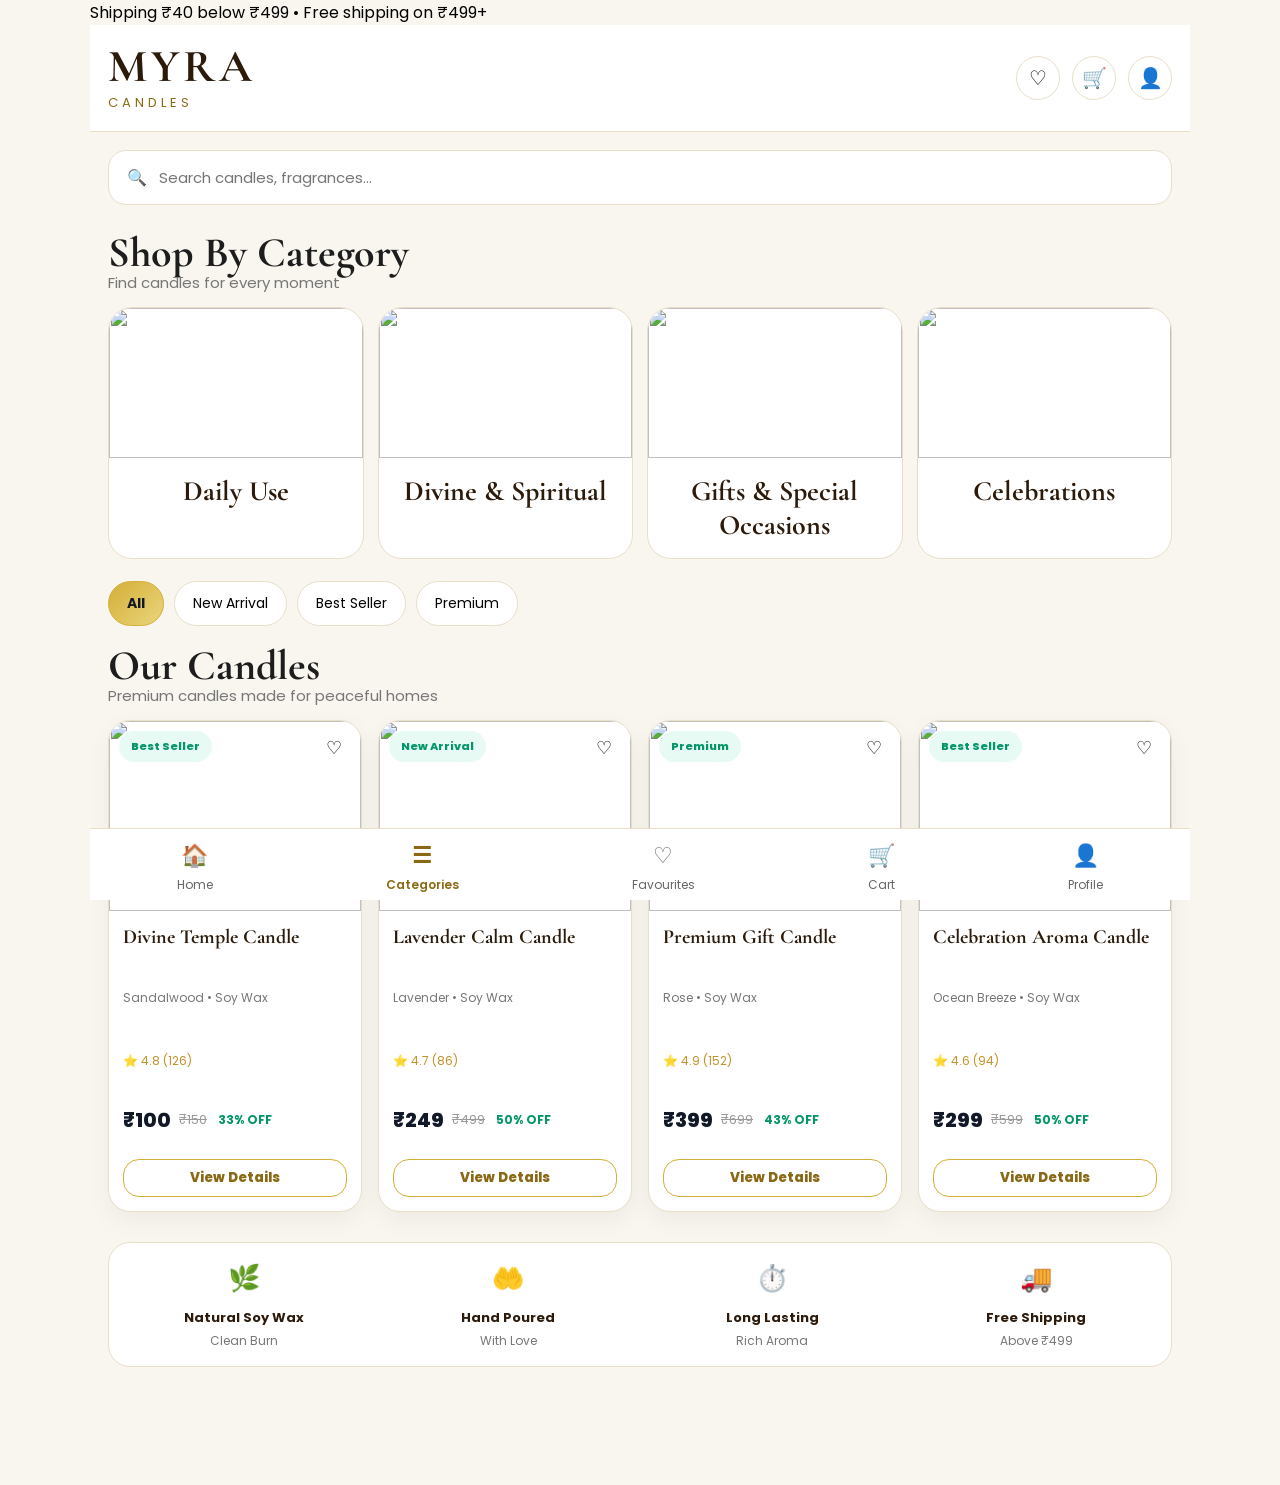
==== category.html @ d0823023 "Update category.html" ====
<!DOCTYPE html>
<html lang="en">
<head>
<meta charset="UTF-8">
<meta name="viewport" content="width=device-width,initial-scale=1">

<title>Categories | MYRA Candles</title>

<link href="https://fonts.googleapis.com/css2?family=Cormorant+Garamond:wght@600;700&family=Poppins:wght@400;500;600&display=swap" rel="stylesheet">
<script src="config.js"></script>
<link rel="stylesheet" href="common.css?v=1">
<style>
:root{
--gold:#D4AF37;
--gold-dark:#8B6914;
--bg:#F9F5EF;
--card:#FFFFFF;
--border:#E9DFC9;
--text:#1E1E1E;
--muted:#777;
}

*{
margin:0;
padding:0;
box-sizing:border-box;
font-family:'Poppins',sans-serif;
}

body{
background:var(--bg);
padding-bottom:90px;
}
.top-strip{
background:#2E2E2E;
color:#fff;
text-align:center;
padding:10px 12px;
font-size:14px;
font-weight:500;
}
.header{
position:sticky;
top:0;
z-index:999;

padding:18px;
background:#fff;

border-bottom:1px solid var(--border);

display:flex;
justify-content:space-between;
align-items:center;
}

.logo-wrap h1{
font-family:'Cormorant Garamond',serif;
font-size:46px;
line-height:1;
letter-spacing:4px;
color:#2C1A0B;
}

.logo-wrap p{
color:var(--gold-dark);
font-size:13px;
letter-spacing:4px;
margin-top:4px;
}

.header-icons{
display:flex;
gap:12px;
}

.icon-btn{
width:44px;
height:44px;
border-radius:50%;
border:1px solid var(--border);
background:#fff;
display:flex;
align-items:center;
justify-content:center;
font-size:20px;
cursor:pointer;
}

.search-wrap{
padding:18px;
}

.search-box{
background:#fff;
border:1px solid var(--border);
border-radius:18px;
padding:14px 18px;
display:flex;
align-items:center;
gap:12px;
}

.search-box input{
border:none;
outline:none;
width:100%;
font-size:15px;
background:none;
}

.section-title{
padding:0 18px;
margin-top:8px;
margin-bottom:16px;
}

.section-title h2{
font-family:'Cormorant Garamond',serif;
font-size:42px;
color:#1D1D1D;
}

.section-title p{
font-size:15px;
color:#777;
}

.category-grid{
padding:0 18px;
display:grid;
grid-template-columns:repeat(2,1fr);
gap:14px;
}

.category-card{
background:#fff;
border:1px solid var(--border);
border-radius:24px;
overflow:hidden;
cursor:pointer;
transition:.25s;
}

.category-card:hover{
transform:translateY(-2px);
}

.category-card img{
width:100%;
height:150px;
object-fit:cover;
display:block;
}

.category-card h3{
padding:16px;
text-align:center;
font-family:'Cormorant Garamond',serif;
font-size:28px;
color:#2C1A0B;
}

.bottom-nav{
position:fixed;
left:0;
right:0;
bottom:0;
background:#fff;
border-top:1px solid var(--border);
display:flex;
justify-content:space-around;
padding:10px 0;
z-index:9999;
}

.bottom-nav a{
text-decoration:none;
color:#666;
font-size:12px;
display:flex;
flex-direction:column;
align-items:center;
gap:4px;
}

.bottom-nav a.active{
color:var(--gold-dark);
font-weight:600;
}

.nav-icon{
font-size:22px;
}
</style>
</head>

<body>

<div class="top-bar">
Shipping ₹40 below ₹499 • Free shipping on ₹499+
</div>  
<div class="header">
<div class="logo-wrap">
<h1>MYRA</h1>
<p>CANDLES</p>
</div>

<div class="header-icons">
<div class="icon-btn">♡</div>
<div class="icon-btn">🛒</div>
<div class="icon-btn">👤</div>
</div>
</div>

<div class="search-wrap">
<div class="search-box">
🔍
<input type="text" placeholder="Search candles, fragrances...">
</div>
</div>

<div class="section-title">
<h2>Shop By Category</h2>
<p>Find candles for every moment</p>
</div>

<div class="category-grid">

<div class="category-card" onclick="loadCategory('Daily Use')">
<img src="https://images.unsplash.com/photo-1603006905003-be475563bc59?w=800">
<h3>Daily Use</h3>
</div>

<div class="category-card" onclick="loadCategory('Divine')">
<img src="https://images.unsplash.com/photo-1604537466573-5e94508fd243?w=800">
<h3> Divine & Spiritual</h3>
</div>

<div class="category-card" onclick="loadCategory('Gift')">
<img src="https://images.unsplash.com/photo-1513475382585-d06e58bcb0e0?w=800">
<h3> Gifts & Special Occasions</h3>
</div>

<div class="category-card" onclick="loadCategory('Celebrations')">
<img src="https://images.unsplash.com/photo-1513151233558-d860c5398176?w=800">
<h3> Celebrations</h3>
</div>

</div>

<!-- PRODUCTS SECTION STARTS IN PART 2 -->

<nav class="bottom-nav">

<a href="home.html">
<div class="nav-icon">🏠</div>
Home
</a>

<a href="category.html" class="active">
<div class="nav-icon">☰</div>
Categories
</a>

<a href="favourites.html">
<div class="nav-icon">♡</div>
Favourites
</a>

<a href="cart.html">
<div class="nav-icon">🛒</div>
Cart
</a>

<a href="profile.html">
<div class="nav-icon">👤</div>
Profile
</a>

</nav>
<div class="filter-row">
  <button class="filter-btn active" onclick="filterProducts('All',this)">All</button>
  <button class="filter-btn" onclick="filterProducts('New Arrival',this)">New Arrival</button>
  <button class="filter-btn" onclick="filterProducts('Best Seller',this)">Best Seller</button>
  <button class="filter-btn" onclick="filterProducts('Premium',this)">Premium</button>
</div>

<div class="section-title product-heading">
  <h2>Our Candles</h2>
  <p>Premium candles made for peaceful homes</p>
</div>

<div class="product-grid" id="productGrid"></div>

<div class="trust-strip">
  <div>
    <span>🌿</span>
    <b>Natural Soy Wax</b>
    <p>Clean Burn</p>
  </div>

  <div>
    <span>🤲</span>
    <b>Hand Poured</b>
    <p>With Love</p>
  </div>

  <div>
    <span>⏱️</span>
    <b>Long Lasting</b>
    <p>Rich Aroma</p>
  </div>

  <div>
    <span>🚚</span>
    <b>Free Shipping</b>
    <p>Above ₹499</p>
  </div>
</div>

<style>
.filter-row{
padding:22px 18px 8px;
display:flex;
gap:10px;
overflow-x:auto;
}

.filter-row::-webkit-scrollbar{
display:none;
}

.filter-btn{
border:1px solid var(--border);
background:#fff;
border-radius:999px;
padding:11px 18px;
font-size:14px;
white-space:nowrap;
cursor:pointer;
}

.filter-btn.active{
background:linear-gradient(135deg,#D4AF37,#EAD57D);
color:#111827;
font-weight:700;
border-color:#D4AF37;
}

.product-heading{
margin-top:10px;
}

.product-grid{
padding:0 18px 22px;
display:grid;
grid-template-columns:repeat(2,1fr);
gap:16px;
}

.product-card{
background:#fff;
border:1px solid var(--border);
border-radius:22px;
overflow:hidden;
position:relative;
box-shadow:0 8px 24px rgba(0,0,0,.05);

display:flex;
flex-direction:column;
height:100%;
}

.product-img{
width:100%;
height:190px;
object-fit:cover;
display:block;
}

.wish-btn{
position:absolute;
top:10px;
right:10px;
width:34px;
height:34px;
border-radius:50%;
border:1px solid rgba(255,255,255,.7);
background:rgba(255,255,255,.85);
font-size:18px;
display:flex;
align-items:center;
justify-content:center;
}

.badge{
position:absolute;
top:10px;
left:10px;
background:#E7FAF3;
color:#059669;
font-size:11px;
font-weight:800;
padding:7px 12px;
border-radius:999px;
}

.product-info{
padding:14px;

display:flex;
flex-direction:column;
flex:1;
}

.product-info h3{
font-family:'Cormorant Garamond',serif;
font-size:20px;
line-height:1.2;
color:#2C1A0B;
margin-bottom:6px;

min-height:58px;
display:flex;
align-items:flex-start;
}

.product-info p{
font-size:12px;
color:#777;
margin-bottom:8px;

min-height:48px;
}

.rating{
font-size:12px;
color:#C6922E;
margin-bottom:8px;

min-height:32px;
display:flex;
align-items:center;
}

.price-row{
display:flex;
align-items:center;
gap:8px;

min-height:54px;

margin-top:8px;
margin-bottom:12px;
}

.price{
font-size:20px;
font-weight:800;
color:#111827;
}

.mrp{
font-size:13px;
color:#999;
text-decoration:line-through;
}

.off{
font-size:12px;
color:#059669;
font-weight:700;

min-width:60px;
text-align:center;
}

.view-btn{
width:100%;
height:38px;
border-radius:16px;
border:1px solid #D4AF37;
background:#fff;
color:#8B6914;
font-weight:800;
cursor:pointer;

margin-top:auto;
}

.trust-strip{
margin:8px 18px 28px;
background:#fff;
border:1px solid var(--border);
border-radius:22px;
padding:16px 10px;
display:grid;
grid-template-columns:repeat(2,1fr);
gap:14px;
}

.trust-strip div{
text-align:center;
border-right:0;
}

.trust-strip span{
font-size:26px;
display:block;
margin-bottom:6px;
}

.trust-strip b{
font-size:13px;
color:#2C1A0B;
}

.trust-strip p{
font-size:12px;
color:#777;
margin-top:3px;
}

@media(min-width:768px){
  .category-grid,
  .product-grid{
    grid-template-columns:repeat(4,1fr);
  }

  body{
    max-width:1100px;
    margin:0 auto;
  }

  .bottom-nav{
    max-width:1100px;
    margin:0 auto;
  }

  .trust-strip{
    grid-template-columns:repeat(4,1fr);
  }
}
</style>
<script>
const categoryProducts = [
  {
    product_id:"MY00001",
    name:"Divine Temple Candle",
    category:"Divine",
    tag:"Best Seller",
    mrp:150,
    price:100,
    fragrance:"Sandalwood",
    burn_time:"240 minutes",
    wax_type:"Soy Wax",
    rating:"4.8",
    reviews:"126",
    long_description:"Bring temple like calmness into your home with a warm handcrafted scented candle designed for prayer meditation and spiritual peace.",
    best_for:["🏡 Home Decor","🎁 Gift Purpose","🕉️ Puja Room","🧘 Meditation"],
    image1:"https://images.unsplash.com/photo-1603006905003-be475563bc59?w=900",
    image2:"https://images.unsplash.com/photo-1602874801007-bd458bb1b8b6?w=900",
    image3:"https://images.unsplash.com/photo-1603006905003-be475563bc59?w=900",
    image4:"https://images.unsplash.com/photo-1602874801007-bd458bb1b8b6?w=900"
  },
  {
    product_id:"MY00002",
    name:"Lavender Calm Candle",
    category:"Daily Use",
    tag:"New Arrival",
    mrp:499,
    price:249,
    fragrance:"Lavender",
    burn_time:"300 minutes",
    wax_type:"Soy Wax",
    rating:"4.7",
    reviews:"86",
    long_description:"A relaxing lavender candle for peaceful evenings soft mood and everyday home comfort.",
    best_for:["🏡 Home Decor","🛁 Self Care","💕 Date Night","🧘 Meditation"],
    image1:"https://images.unsplash.com/photo-1608571423902-eed4a5ad8108?w=900",
    image2:"https://images.unsplash.com/photo-1608571423902-eed4a5ad8108?w=900",
    image3:"https://images.unsplash.com/photo-1608571423902-eed4a5ad8108?w=900",
    image4:"https://images.unsplash.com/photo-1608571423902-eed4a5ad8108?w=900"
  },
  {
    product_id:"MY00003",
    name:"Premium Gift Candle",
    category:"Gift",
    tag:"Premium",
    mrp:699,
    price:399,
    fragrance:"Rose",
    burn_time:"360 minutes",
    wax_type:"Soy Wax",
    rating:"4.9",
    reviews:"152",
    long_description:"A premium gift candle made for birthdays festivals and special thoughtful moments.",
    best_for:["🎁 Gift Purpose","🎉 Festival Use","🏡 Home Decor","💕 Date Night"],
    image1:"https://images.unsplash.com/photo-1513475382585-d06e58bcb0e0?w=900",
    image2:"https://images.unsplash.com/photo-1513475382585-d06e58bcb0e0?w=900",
    image3:"https://images.unsplash.com/photo-1513475382585-d06e58bcb0e0?w=900",
    image4:"https://images.unsplash.com/photo-1513475382585-d06e58bcb0e0?w=900"
  },
  {
    product_id:"MY00004",
    name:"Celebration Aroma Candle",
    category:"Celebrations",
    tag:"Best Seller",
    mrp:599,
    price:299,
    fragrance:"Ocean Breeze",
    burn_time:"280 minutes",
    wax_type:"Soy Wax",
    rating:"4.6",
    reviews:"94",
    long_description:"A bright celebration candle perfect for parties festivals decorations and joyful gifting.",
    best_for:["🎉 Festival Use","🎁 Gift Purpose","🏡 Home Decor","💼 Office Desk"],
    image1:"https://images.unsplash.com/photo-1513151233558-d860c5398176?w=900",
    image2:"https://images.unsplash.com/photo-1513151233558-d860c5398176?w=900",
    image3:"https://images.unsplash.com/photo-1513151233558-d860c5398176?w=900",
    image4:"https://images.unsplash.com/photo-1513151233558-d860c5398176?w=900"
  }
];

window.demoProducts = categoryProducts;

let currentFilter = "All";

function renderProducts(list){
  const grid = document.getElementById("productGrid");

  grid.innerHTML = list.map(p=>{
    const discount = Math.round(((p.mrp - p.price) / p.mrp) * 100);

    return `
      <div class="product-card" onclick="openProductPopup('${p.product_id}')">
        <img class="product-img" src="${p.image1}">
        <div class="badge">${p.tag}</div>
        <div class="wish-btn">♡</div>

        <div class="product-info">
          <h3>${p.name}</h3>
          <p>${p.fragrance} • ${p.wax_type}</p>

          <div class="rating">
            ⭐ ${p.rating} (${p.reviews})
          </div>

          <div class="price-row">
            <div class="price">₹${p.price}</div>
            <div class="mrp">₹${p.mrp}</div>
            <div class="off">${discount}% OFF</div>
          </div>

          <button class="view-btn" onclick="event.stopPropagation(); openProductPopup('${p.product_id}')">
            View Details
          </button>
        </div>
      </div>
    `;
  }).join("");
}

function loadCategory(cat){
  currentFilter = cat;

  const title = document.querySelector(".product-heading h2");

  if(cat === "Daily Use"){
    title.innerText = "Daily Use Candles";
  }else if(cat === "Divine"){
    title.innerText = "Divine & Spiritual";
  }else if(cat === "Gift"){
    title.innerText = "Gifts & Special Occasions";
  }else if(cat === "Celebrations"){
    title.innerText = "Celebration Candles";
  }

  const filtered = categoryProducts.filter(p=>p.category === cat);
renderProducts(filtered);
}

function filterProducts(type,btn){

document.querySelectorAll(".filter-btn").forEach(b=>{
b.classList.remove("active");
});

btn.classList.add("active");

if(type === "All"){
renderProducts(categoryProducts);
return;
}

const filtered = categoryProducts.filter(p=>p.tag === type);
renderProducts(filtered);
}

window.demoProducts = categoryProducts;

renderProducts(categoryProducts);

</script>
<script src="common.js?v=1"></script>
<script src="productPopup.js?v=18"></script>

</body>
</html>
---- common.css ----
:root{
  --bg:#F8F5F0;
  --card:#FFFFFF;
  --text:#2C1A0B;
  --gold:#D4AF37;
  --border:#E8E0D3;
}

/* ===== HEADER ===== */

.header{
  position:sticky;
  top:0;
  z-index:999;
  background:rgba(255,255,255,.96);
  backdrop-filter:blur(12px);
  border-bottom:1px solid var(--border);

  display:flex;
  justify-content:space-between;
  align-items:center;

  padding:18px 16px;
}

.logo-wrap h1{
  margin:0;
  font-size:34px;
  letter-spacing:4px;
  color:var(--text);
}

.logo-wrap p{
  margin:0;
  font-size:12px;
  color:#777;
}

.header-icons{
  display:flex;
  gap:10px;
}

.header-icon{
  width:48px;
  height:48px;
  border-radius:50%;
  border:1px solid var(--border);

  display:flex;
  align-items:center;
  justify-content:center;

  background:#fff;
  font-size:24px;
}

/* ===== PAGE CONTENT ===== */

.page-content{
  padding-bottom:90px;
}

/* ===== BOTTOM NAV ===== */

.bottom-nav{
  position:fixed;
  left:0;
  right:0;
  bottom:0;

  height:72px;

  background:#fff;
  border-top:1px solid var(--border);

  display:grid;
  grid-template-columns:repeat(5,1fr);

  z-index:1000;
}

.nav-item{
  border:none;
  background:none;

  display:flex;
  flex-direction:column;
  align-items:center;
  justify-content:center;

  gap:3px;

  color:#666;
  font-size:13px;

  cursor:pointer;
}

.nav-item strong{
  font-size:22px;
  font-weight:400;
}

.nav-item.active{
  color:#A8841D;
  font-weight:700;
}

/* ===== COMMON TITLE ===== */

.section-title{
  font-family:'Cormorant Garamond',serif;
  font-size:42px;
  line-height:1.05;
  color:var(--text);
  margin:0;
}

.section-subtitle{
  margin-top:6px;
  font-size:14px;
  color:#777;
}

/* ===== MOBILE ===== */

@media(max-width:768px){

  .logo-wrap h1{
    font-size:30px;
  }

  .section-title{
    font-size:38px;
  }

}
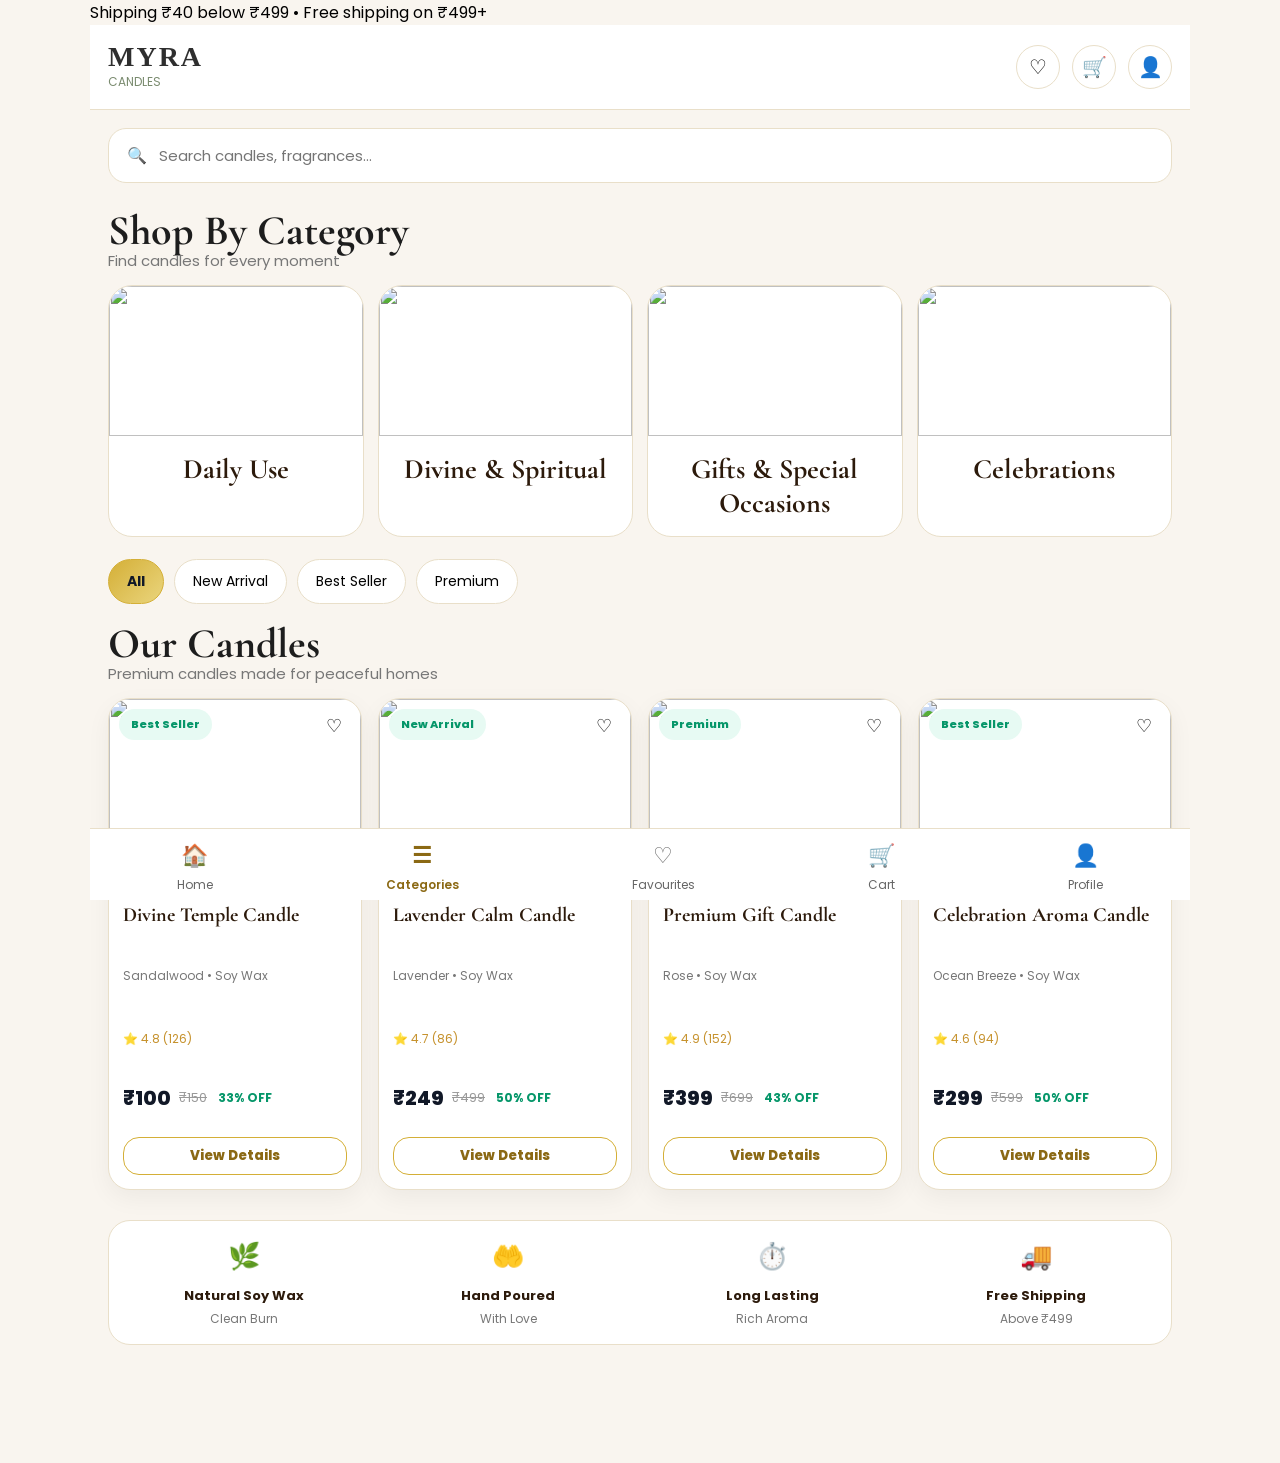
==== commit 43048829: "Update category.html" ====
--- a/category.html
+++ b/category.html
@@ -55,18 +55,19 @@
 }
 
 .logo-wrap h1{
-font-family:'Cormorant Garamond',serif;
-font-size:46px;
+font-family:'Playfair Display',serif;
+font-size:28px;
+font-weight:700;
 line-height:1;
-letter-spacing:4px;
-color:#2C1A0B;
+letter-spacing:2px;
+color:#2E2E2E;
 }
 
 .logo-wrap p{
-color:var(--gold-dark);
-font-size:13px;
-letter-spacing:4px;
-margin-top:4px;
+font-size:12px;
+color:#7A8B6F;
+letter-spacing:0;
+margin-top:2px;
 }
 
 .header-icons{
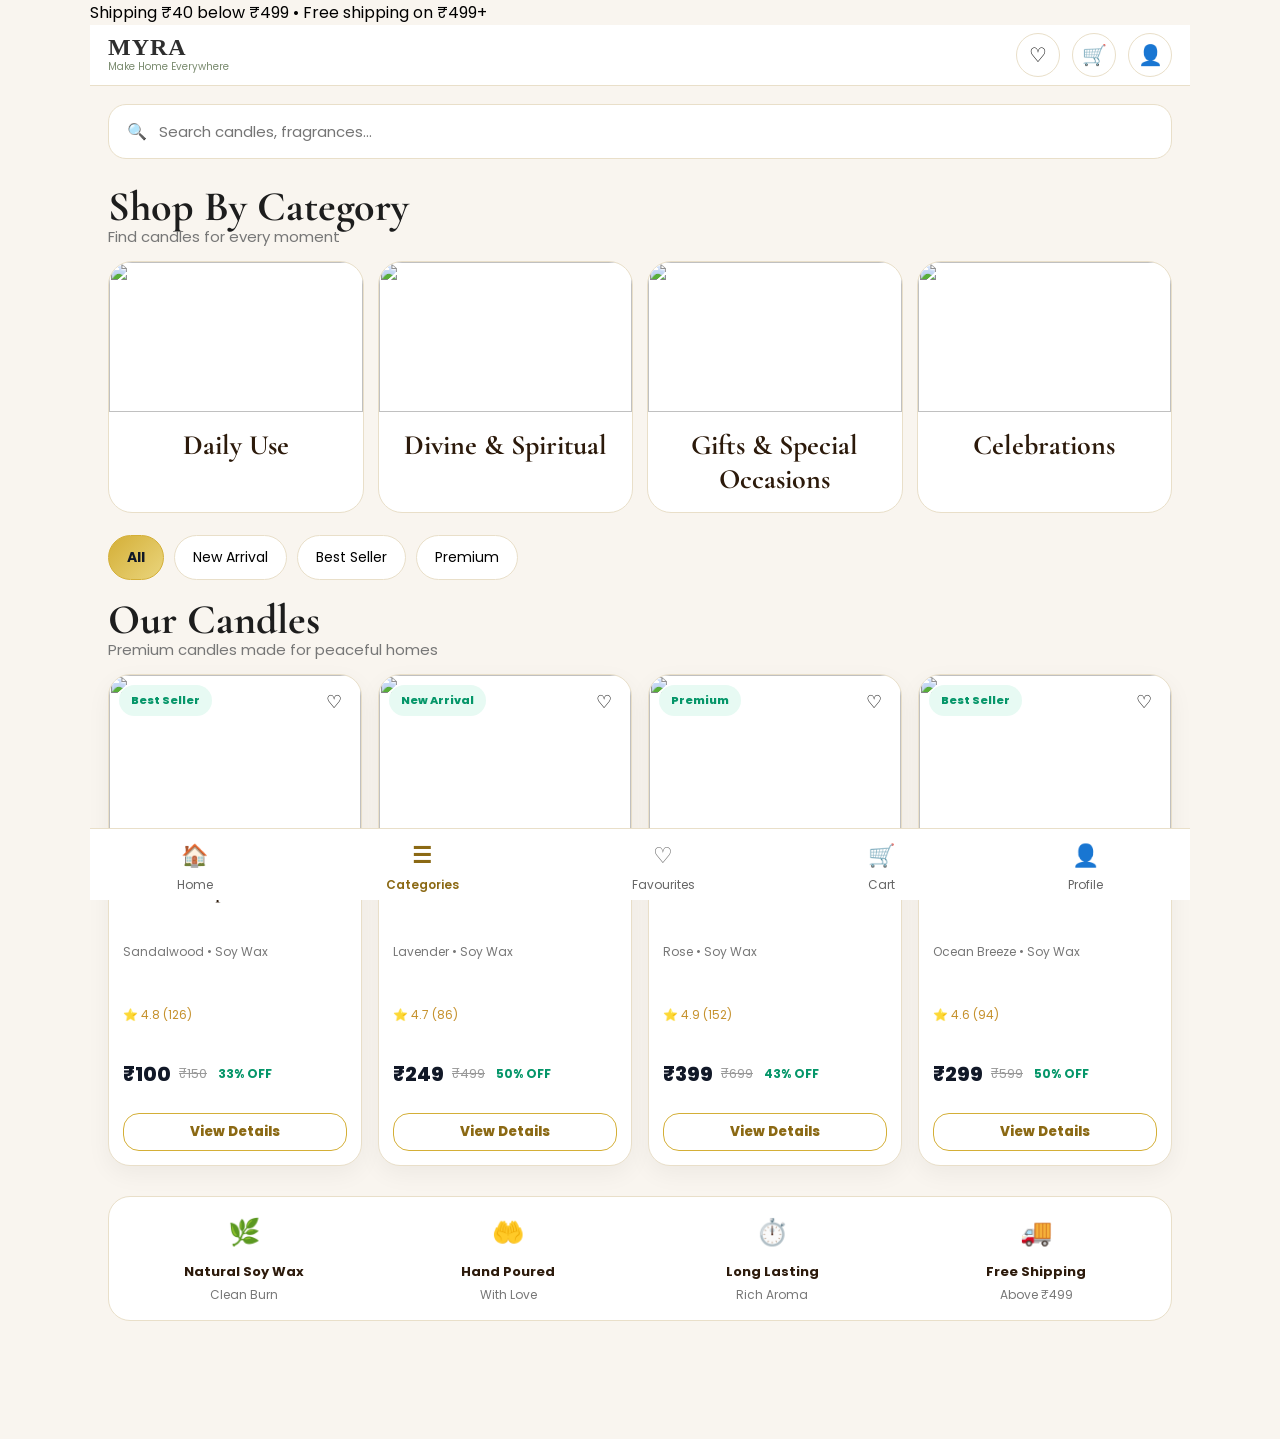
==== commit 71d44edf: "Update category.html" ====
--- a/category.html
+++ b/category.html
@@ -44,7 +44,7 @@
 top:0;
 z-index:999;
 
-padding:18px;
+padding:8px 18px;
 background:#fff;
 
 border-bottom:1px solid var(--border);
@@ -56,18 +56,19 @@
 
 .logo-wrap h1{
 font-family:'Playfair Display',serif;
-font-size:28px;
+font-size:24px;
 font-weight:700;
 line-height:1;
-letter-spacing:2px;
+letter-spacing:1px;
 color:#2E2E2E;
+margin:0;
 }
 
 .logo-wrap p{
-font-size:12px;
+font-size:10px;
 color:#7A8B6F;
 letter-spacing:0;
-margin-top:2px;
+margin-top:0;
 }
 
 .header-icons{
@@ -204,7 +205,7 @@
 <div class="header">
 <div class="logo-wrap">
 <h1>MYRA</h1>
-<p>CANDLES</p>
+<p>Make Home Everywhere</p>
 </div>
 
 <div class="header-icons">
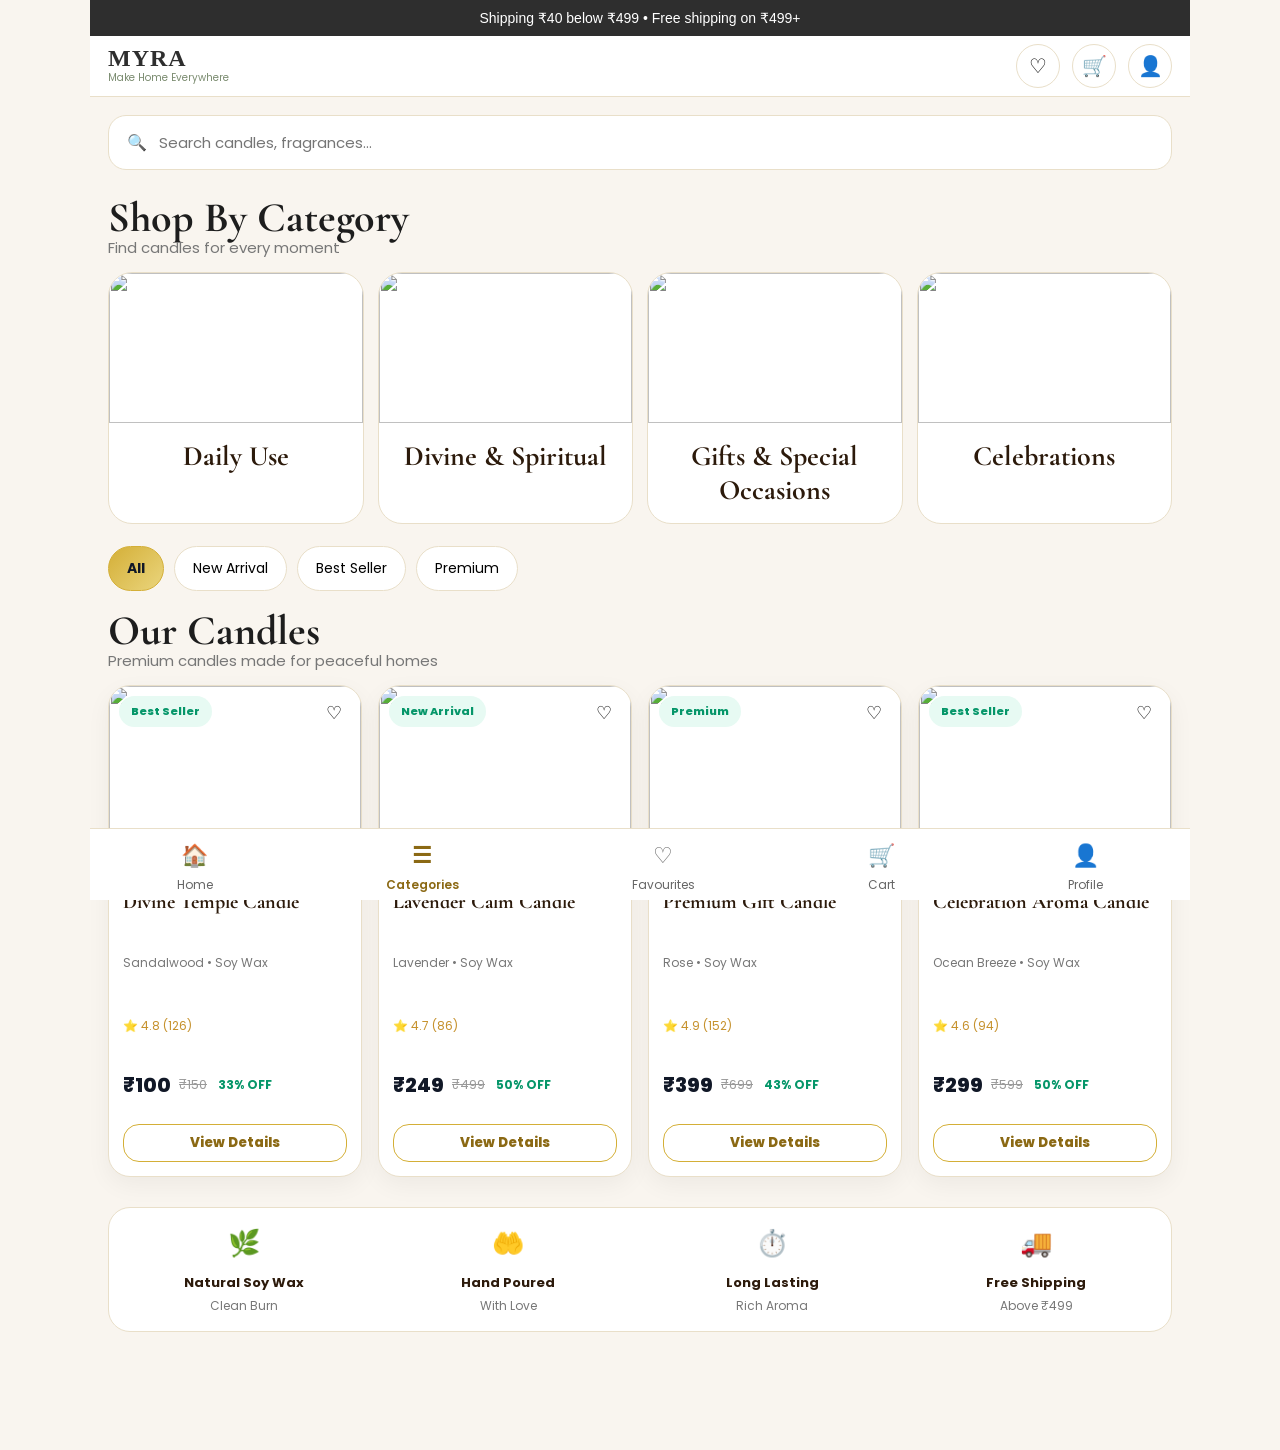
==== commit f318cbe3: "Update category.html" ====
--- a/category.html
+++ b/category.html
@@ -31,13 +31,16 @@
 background:var(--bg);
 padding-bottom:90px;
 }
-.top-strip{
+.top-bar{
 background:#2E2E2E;
-color:#fff;
+color:#FFFFFF;
 text-align:center;
 padding:10px 12px;
 font-size:14px;
 font-weight:500;
+white-space:nowrap;
+overflow:hidden;
+text-overflow:ellipsis;
 }
 .header{
 position:sticky;
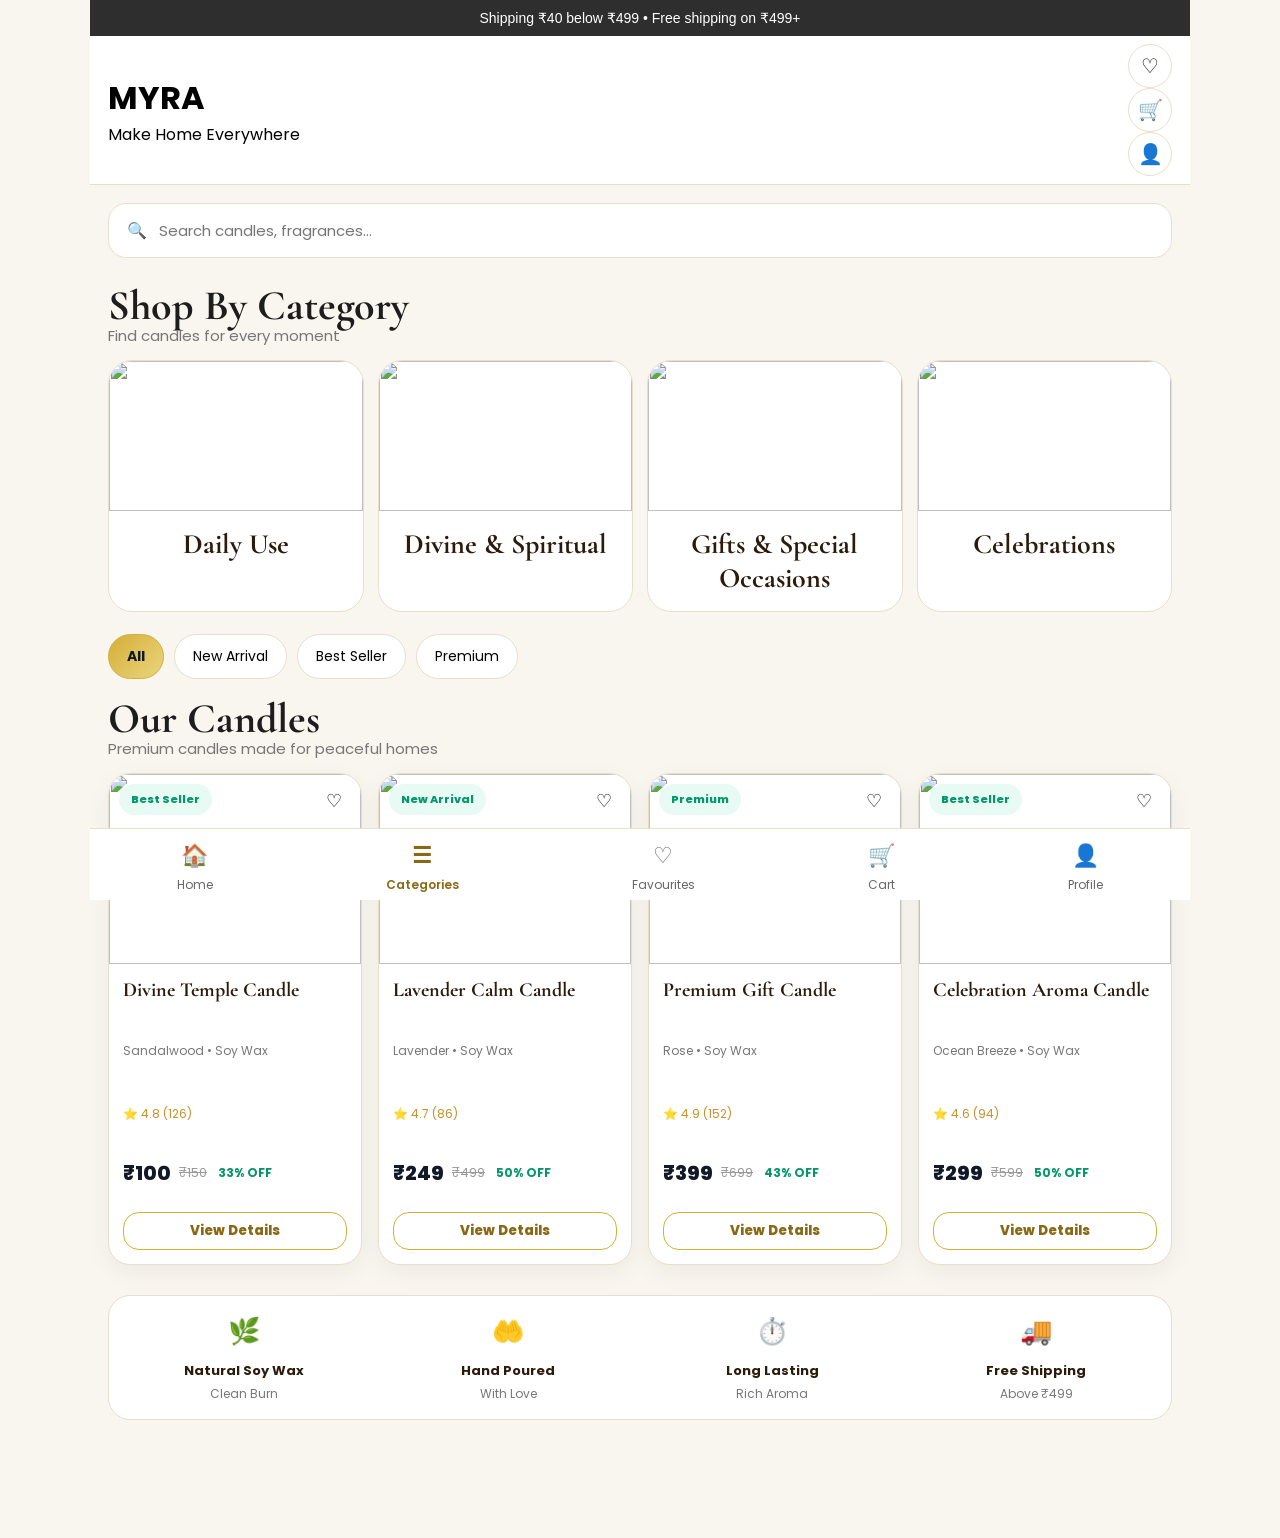
==== commit b7303b02: "Update category.html" ====
--- a/category.html
+++ b/category.html
@@ -205,18 +205,21 @@
 <div class="top-bar">
 Shipping ₹40 below ₹499 • Free shipping on ₹499+
 </div>  
-<div class="header">
-<div class="logo-wrap">
+<header class="header">
+
+<div class="logo">
 <h1>MYRA</h1>
 <p>Make Home Everywhere</p>
 </div>
 
-<div class="header-icons">
-<div class="icon-btn">♡</div>
-<div class="icon-btn">🛒</div>
-<div class="icon-btn">👤</div>
-</div>
-</div>
+<div class="header-actions">
+<button class="icon-btn" onclick="goFavourites()">♡</button>
+<button class="icon-btn" onclick="goCart()">🛒</button>
+<button class="icon-btn" onclick="goProfile()">👤</button>
+</div>
+
+</header>
+
 
 <div class="search-wrap">
 <div class="search-box">
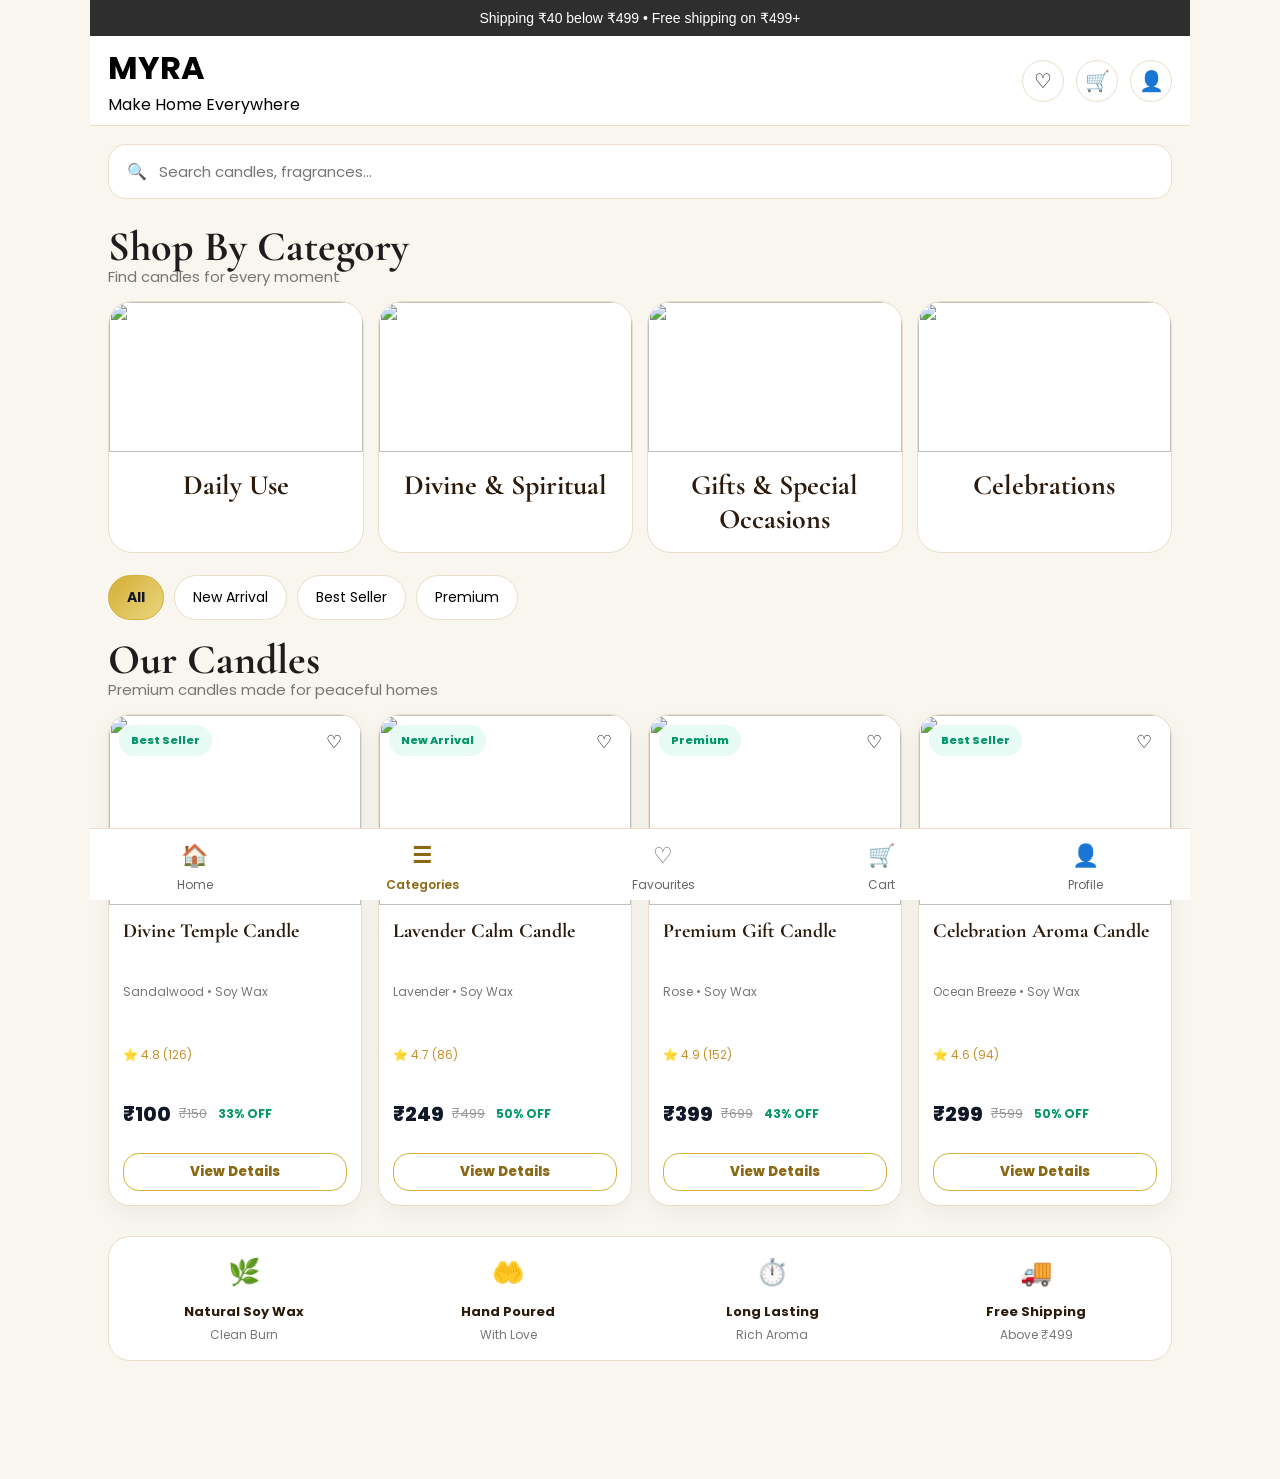
==== commit e2ce8087: "Update category.html" ====
--- a/category.html
+++ b/category.html
@@ -57,31 +57,31 @@
 align-items:center;
 }
 
-.logo-wrap h1{
-font-family:'Playfair Display',serif;
-font-size:24px;
+.logo h1
+font-family:'Cormorant Garamond',serif;
+font-size:46px;
 font-weight:700;
 line-height:1;
-letter-spacing:1px;
+letter-spacing:4px;
 color:#2E2E2E;
 margin:0;
 }
 
-.logo-wrap p{
-font-size:10px;
+.logo p{
+font-size:12px;
 color:#7A8B6F;
 letter-spacing:0;
 margin-top:0;
 }
 
-.header-icons{
+.header-actions{
 display:flex;
 gap:12px;
 }
 
 .icon-btn{
-width:44px;
-height:44px;
+width:42px;
+height:42px;
 border-radius:50%;
 border:1px solid var(--border);
 background:#fff;
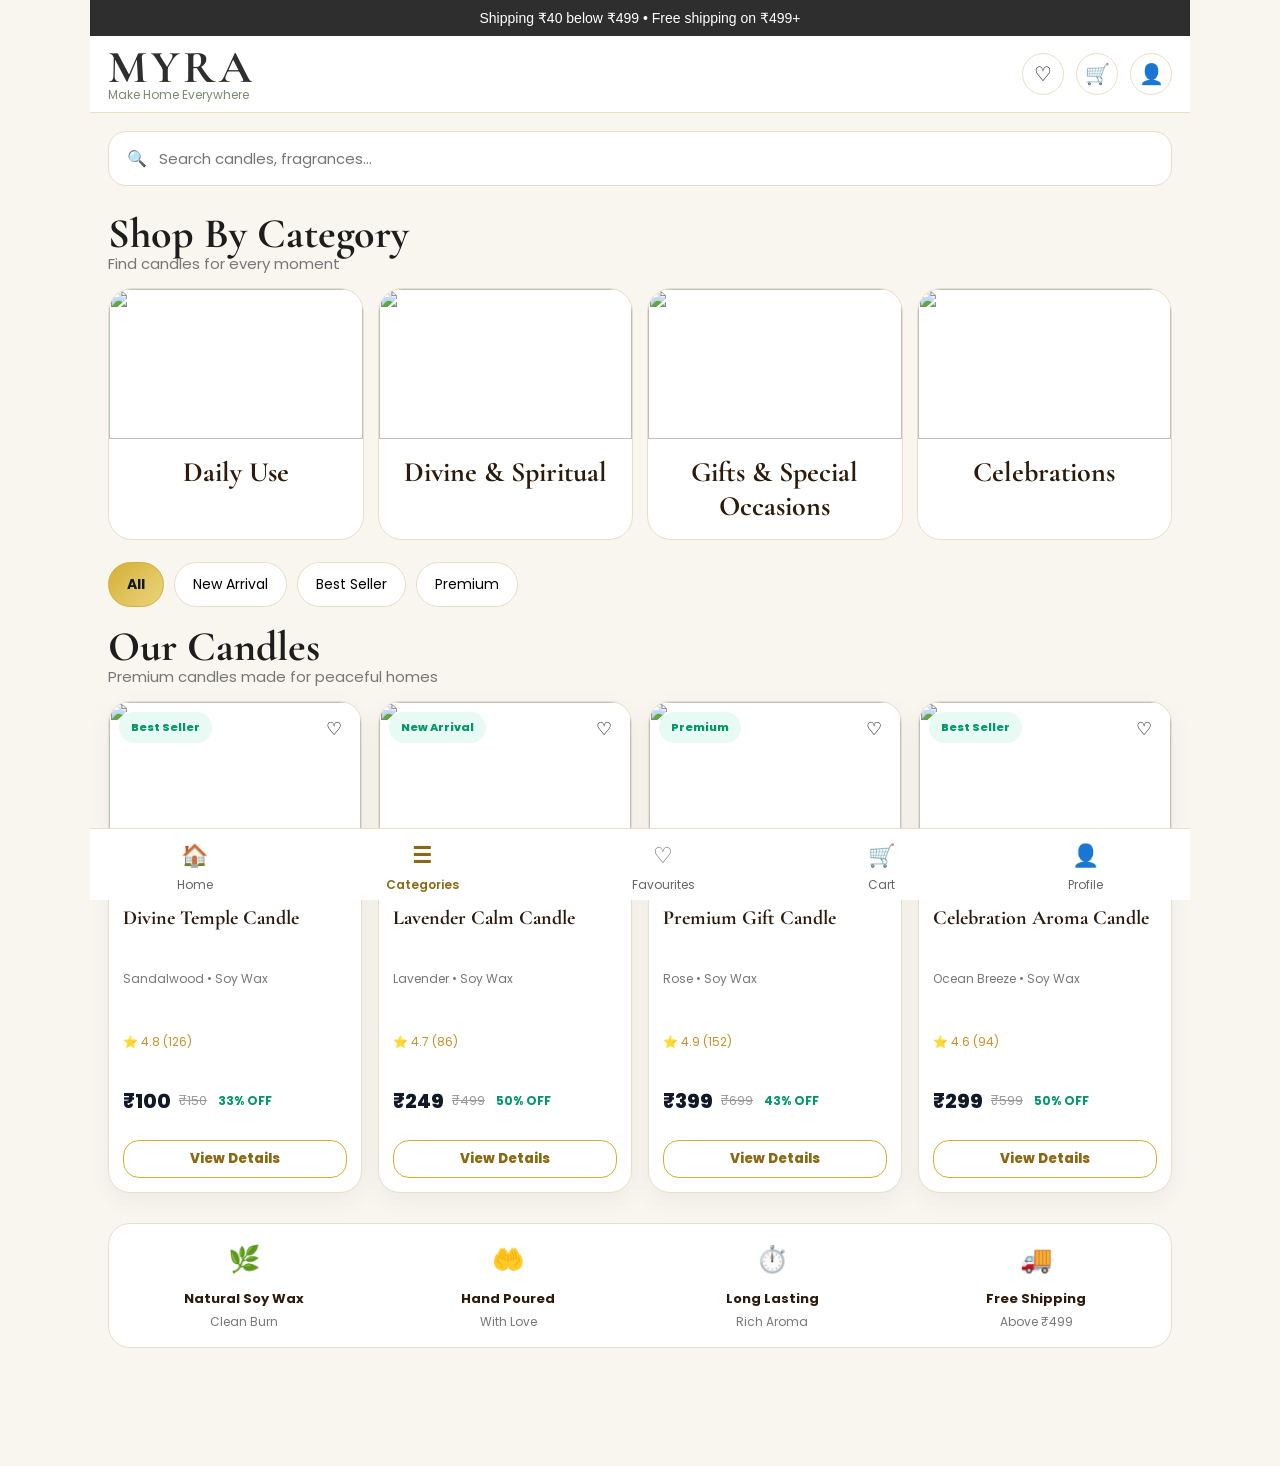
==== commit dd08046f: "Update category.html" ====
--- a/category.html
+++ b/category.html
@@ -57,21 +57,22 @@
 align-items:center;
 }
 
-.logo h1
-font-family:'Cormorant Garamond',serif;
-font-size:46px;
-font-weight:700;
-line-height:1;
-letter-spacing:4px;
-color:#2E2E2E;
-margin:0;
+.logo h1{
+font-family:'Cormorant Garamond',serif !important;
+font-size:46px !important;
+font-weight:700 !important;
+line-height:1 !important;
+letter-spacing:4px !important;
+color:#2E2E2E !important;
+margin:0 !important;
 }
 
 .logo p{
-font-size:12px;
-color:#7A8B6F;
-letter-spacing:0;
-margin-top:0;
+font-family:'Poppins',sans-serif !important;
+font-size:12px !important;
+color:#7A8B6F !important;
+letter-spacing:0 !important;
+margin-top:-4px !important;
 }
 
 .header-actions{
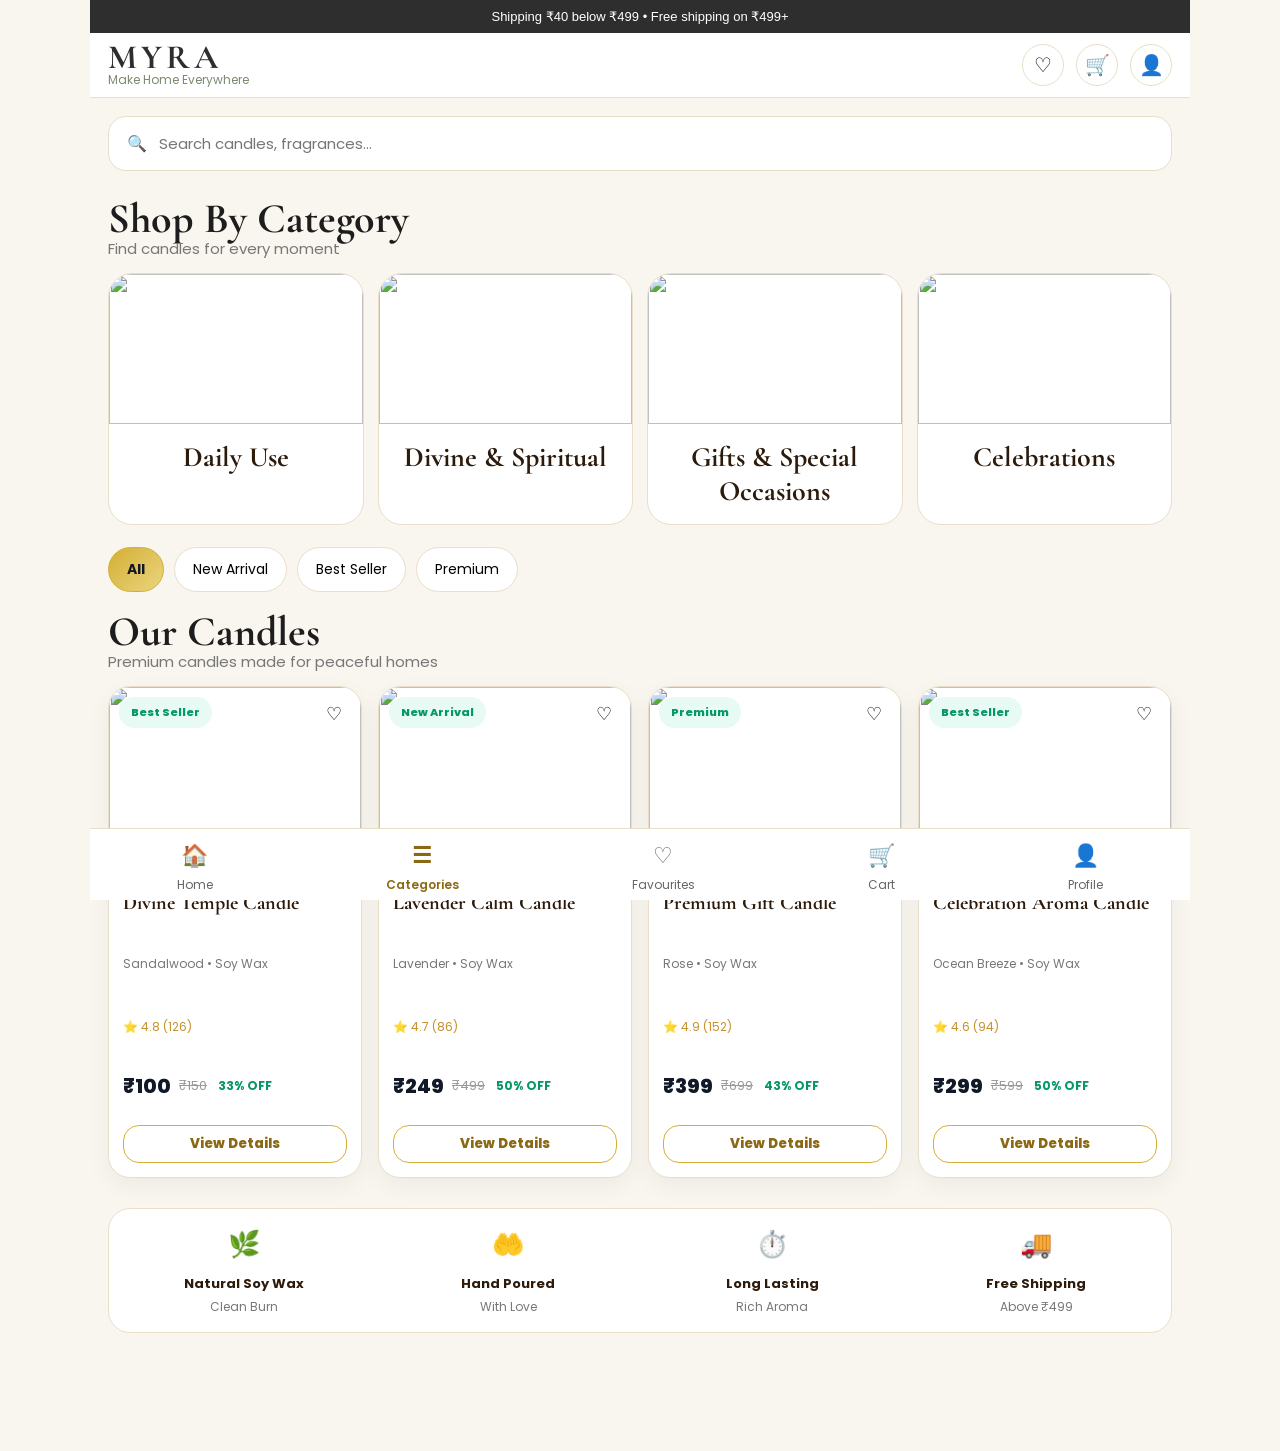
==== commit 1d1c44f9: "Update category.html" ====
--- a/category.html
+++ b/category.html
@@ -35,8 +35,8 @@
 background:#2E2E2E;
 color:#FFFFFF;
 text-align:center;
-padding:10px 12px;
-font-size:14px;
+padding:9px 12px;
+font-size:13px;
 font-weight:500;
 white-space:nowrap;
 overflow:hidden;
@@ -59,7 +59,7 @@
 
 .logo h1{
 font-family:'Cormorant Garamond',serif !important;
-font-size:46px !important;
+font-size:34px !important;
 font-weight:700 !important;
 line-height:1 !important;
 letter-spacing:4px !important;
